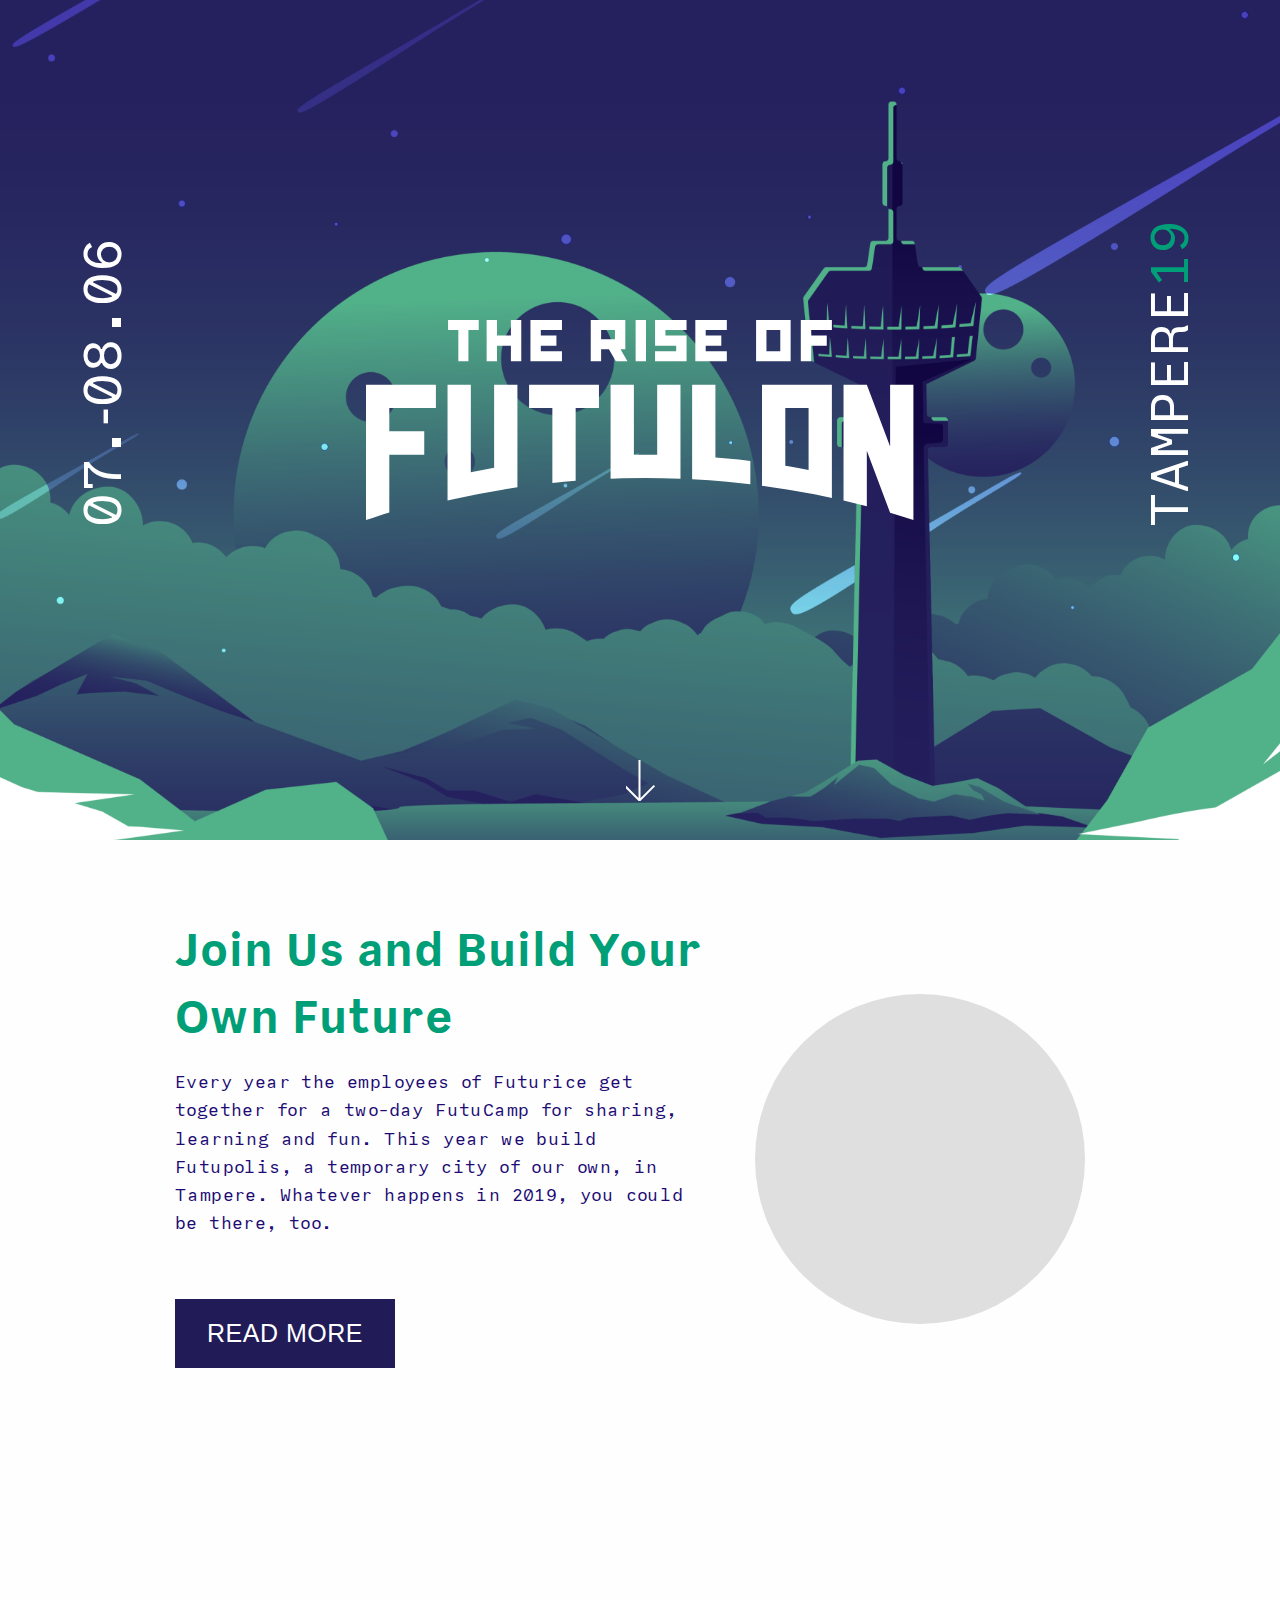
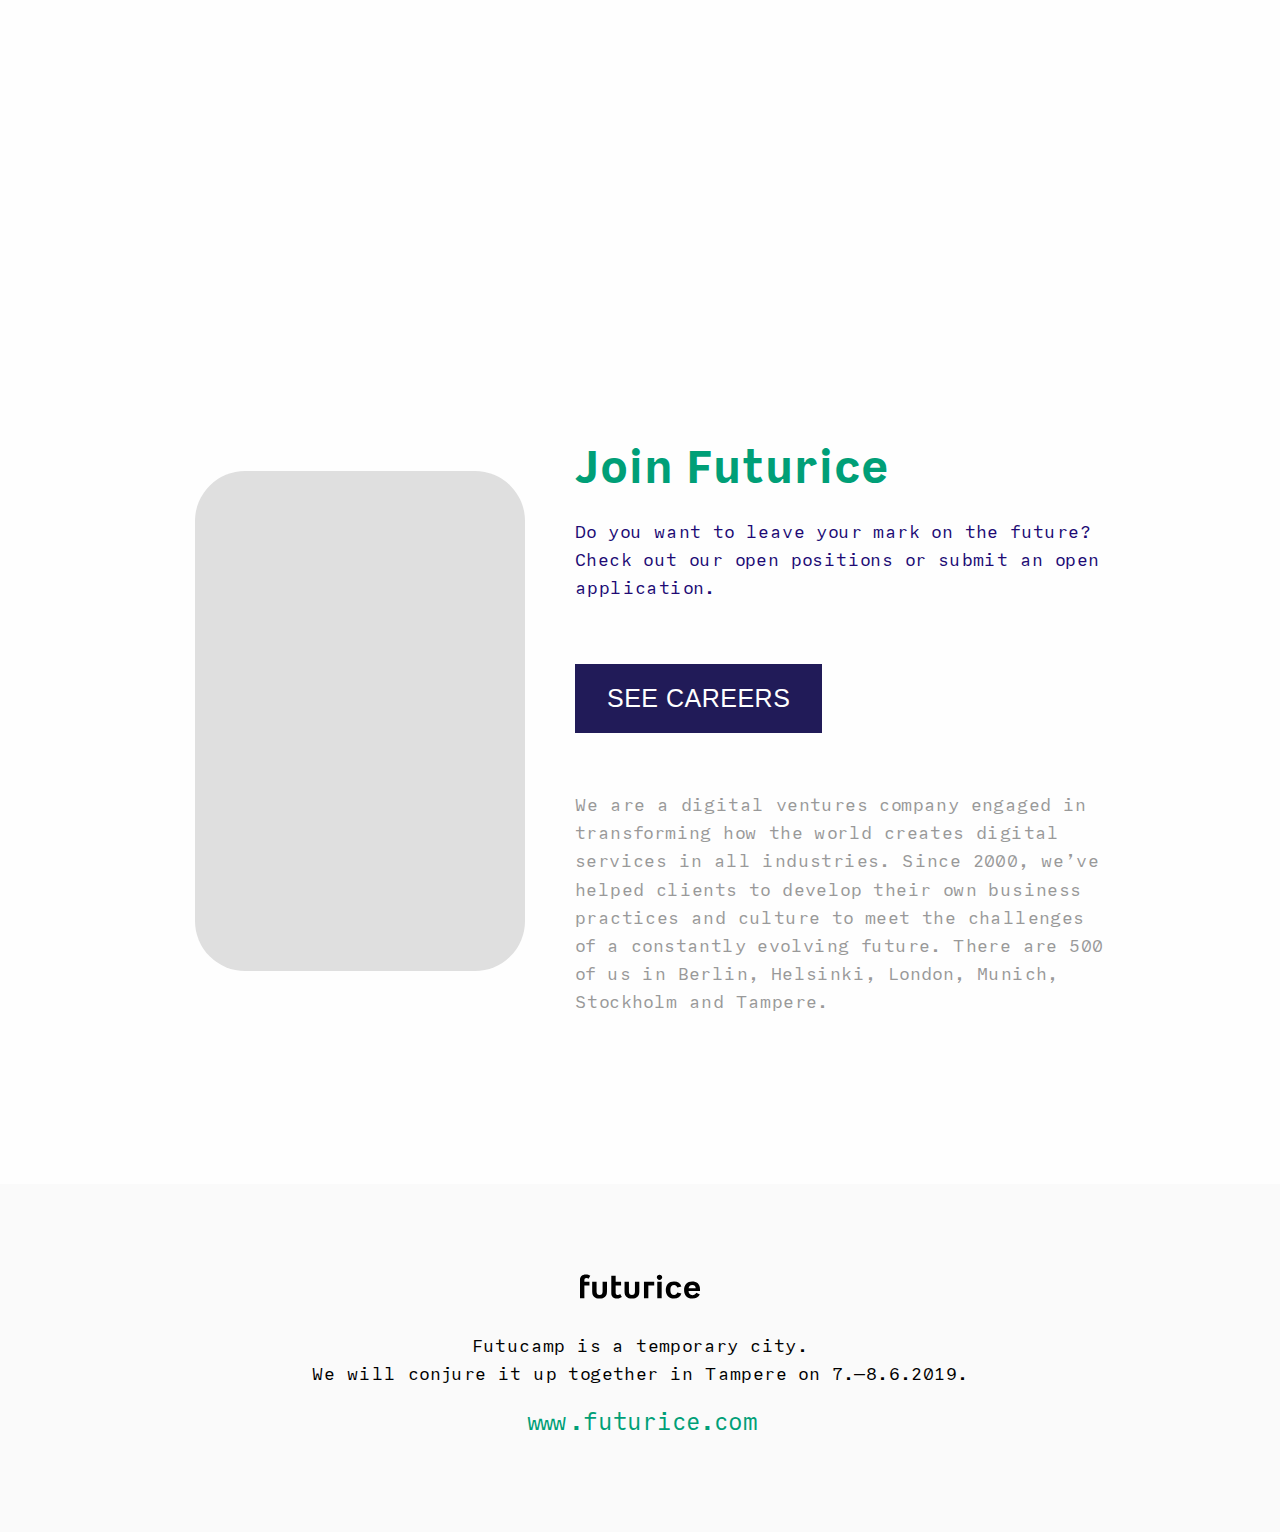
==== index.html @ fa6cfcf3 "First draft of Futucamp" ====
<!DOCTYPE html>
<html lang="en">
  <head>
    <!-- Global site tag (gtag.js) - Google Analytics -->
    <script
      async
      src="https://www.googletagmanager.com/gtag/js?id=UA-26378975-16"
    ></script>
    <script>
      window.dataLayer = window.dataLayer || [];

      function gtag() {
        dataLayer.push(arguments);
      }
      gtag('js', new Date());
      gtag('config', 'UA-26378975-16');
    </script>
    <meta charset="utf-8" />
    <meta name="viewport" content="width=device-width, initial-scale=1.0" />
    <title>The Rise of Futulon | FutuCamp 2019 Homepage</title>

    <meta property="og:title" content="The Rise of Futulon | FutuCamp 2019" />
    <meta
      property="og:site_name"
      content="The Rise of Futulon | FutuCamp 2019"
    />

    <meta property="og:url" content="https://futucamp.futurice.com" />

    <meta property="og:type" content="website" />

    <meta
      property="description"
      content="Every year the employees of Futurice get together for a two-day FutuCamp for sharing, learning and fun. This year we build Futupolis, a temporary city of our own, in Tampere. Whatever happens in 2019, you could be there, too."
    />
    <meta
      property="og:description"
      content="Every year the employees of Futurice get together for a two-day FutuCamp for sharing, learning and fun. This year we build Futupolis, a temporary city of our own, in Tampere. Whatever happens in 2019, you could be there, too."
    />

    <meta property="og:image" content="----" />
    <link rel="stylesheet" href="css/foundation.min.css" />
    <link rel="stylesheet" href="css/styles.css" />
  </head>

  <body>
    <header>
      <div
        class="large primary header-image parallax-background grid-x align-middle"
      >
        <div
          class="cell small-12 medium-2 large-2 hide-for-medium-only hide-for-small-only"
        >
          <span class="topic side-topic">07.&#8209;08.06</span>
        </div>

        <div class="cell small-12 medium-12 large-8">
          <a class="futulon-link" href="https://futucamp.futurice.com">
            <img src="assets/futulon-logo.svg" />
          </a>
          <div class="grid-x hide-for-large">
            <div
              class="cell small-12 medium-12 large-12 flex-child-shrink bottom-topic"
            >
              <span class="topic">07-08.06</span><br />
              <span class="topic">Tampere<span>19</span></span>
            </div>
          </div>
        </div>

        <div
          class="cell small-12 medium-2 large-2 hide-for-medium-only hide-for-small-only"
        >
          <span class="topic side-topic">Tampere<span>19</span></span>
        </div>
      </div>
      <div
        class="grid-x cell small-12 medium-12 large-12 secondary-header-grid"
      >
        <div class="cell small-12 medium-12 large-12">
          <a id="#scroll-down" href="#futulon" class="scroll-down"></a>
        </div>
      </div>
    </header>

    <section id="homepage">
      <div class="clearer"></div>

      <div class="page-content grid-x grid-padding-x">
        <div class="cell small-12 medium-7 large-7">
          <h2 id="futulon">Join Us and Build Your Own Future</h2>
          <p>
            Every year the employees of Futurice get together for a two-day
            FutuCamp for sharing, learning and fun. This year we build
            Futupolis, a temporary city of our own, in Tampere. Whatever happens
            in 2019, you could be there, too.
          </p>
          <a href="building-the-next-future-with-futurice.html">
            <button class="primary-button">Read More</button>
          </a>
        </div>

        <div class="cell small-12 medium-5 large-5 align-self-middle">
          <div
            style="width: 330px; height: 330px; border-radius: 330px; background-color: rgb(223, 223, 223); margin: 0 auto;"
          ></div>
        </div>
      </div>

      <div class="large primary cover-image parallax-background"></div>

      <div class="page-content grid-x grid-padding-x">
        <div class="cell small-12 medium-5 large-5 align-self-middle">
          <div
            style="width: 330px; height: 500px; border-radius: 50px; background-color: rgb(223, 223, 223); margin: 0 auto;"
          ></div>
        </div>
        <div class="cell small-12 medium-7 large-7">
          <h2>Join Futurice</h2>
          <p>
            Do you want to leave your mark on the future? Check out our open
            positions or submit an open application.
          </p>
          <a href="https://futurice.com/careers/">
            <button class="primary-button">See Careers</button>
          </a>
          <p class="secondary">
            We are a digital ventures company engaged in transforming how the
            world creates digital services in all industries. Since 2000, we’ve
            helped clients to develop their own business practices and culture
            to meet the challenges of a constantly evolving future. There are
            500 of us in Berlin, Helsinki, London, Munich, Stockholm and
            Tampere.
          </p>
        </div>
      </div>
    </section>

    <footer class="align-center">
      <a id="futurice-link" href="https://futurice.com">
        <img src="assets/Futurice_Logo.svg" alt="Futurice" />
      </a>
      <p class="about-futucamp">
        Futucamp is a temporary city.
        <br />
        We will conjure it up together in Tampere on 7.—8.6.2019.
        <br />
      </p>
      <a class="website-link" href="https://futurice.com">www.futurice.com</a>
    </footer>

    <script src="js/vendor/jquery.js"></script>
    <script src="js/vendor/what-input.js"></script>
    <script src="js/vendor/foundation.min.js"></script>
    <script>
      $(document).foundation();
    </script>
  </body>
</html>
---- css/styles.css ----
@import url('fonts/Futurice-Regular/Futurice-Regular.css');
@import url('fonts/Futurice-Bold/Futurice-Bold.css');
@import url('fonts/Futurice-Monospaced/Futurice-Monospaced.css');

:root {
  font-size: 16px;
}
html,
body {
  font-family: 'Futurice-Monospaced', sans-serif;
}

/** General Styles **/

h1,
h2,
h3,
h4,
h5,
h6 {
  font-family: 'Futurice-Bold', sans-serif;
}

.clearer {
  display: block;
  width: 100%;
  clear: both;
}

.spacer {
  height: 50px;
  width: 100%;
  display: block;
  clear: both;
}

.align-center {
  text-align: center;
}

.primary-button {
  font-family: 'Futurice', sans-serif;
  text-transform: uppercase;
  font-size: 25px;
  letter-spacing: 0.5px;
  padding: 20px 30px;
  line-height: 1;
  text-align: center;
  display: block;
  border-radius: 0 !important;
  min-width: 150px;
  background-color: #211b58;
  border: 2px solid #211b58;
  color: #ffffff;
  margin: 60px 0;
  transition: all 0.2s;
}

.primary-button:hover {
  cursor: pointer;
  border-color: #009f77;
  color: #009f77;
  background: #ffffff;
  color: #009f77;
}

.button-position-center {
  margin: 0 auto;
}

/** Header **/

h1 {
  font-size: 56px;
  font-weight: bold;
  text-transform: uppercase;
  color: #ffffff;
  text-align: center;
  margin-top: 200px;
}

.header-image {
  background: url('../assets/header-image.png') 100%;
  height: 840px;
}

.futulon-link {
  display: block;
  margin: 0 auto;
  text-align: center;
}

.futulon-link img {
  width: 70%;
  max-width: 548px;
  height: auto;
}

.futulon-link-small {
  display: block;
  margin: 0 auto;
  text-align: center;
}

.futulon-link-small img {
  width: 70%;
  max-width: 274px;
  height: auto;
}

.topic {
  color: #ffffff;
  text-transform: uppercase;
}

.side-topic {
  display: block;
  transform: rotate(-90deg);
  font-size: 3.5rem;
}

.bottom-topic {
  text-align: center;
}

.side-topic span,
.bottom-topic span span {
  color: #009f77;
}

.secondary-header-grid {
  margin-top: -80px;
}

.scroll-down {
  background: url('../assets/arrow-down.svg') 100%;
  width: 29px;
  height: 41px;
  display: block;
  margin: 0 auto;
  text-indent: -99999px !important;
}

/** Page Content **/

p {
  font-size: 18px;
  line-height: 1.56;
  letter-spacing: 0.4px;
  color: #200a74;
}

p.secondary {
  color: #999999;
}

.page-content {
  max-width: 960px;
  margin: 90px auto;
}

.page-content h2 {
  margin-top: 30px;
  margin-bottom: 15px;
  font-size: 48px;
  letter-spacing: 1px;
  color: #009f77;
}

.page-content ul {
  list-style-position: inside;
}

/** Homepage **/

.callout.primary {
  background-color: #211b58;
}

.cover-image {
  background: url('../assets/space-bg.png') 30%;
  height: 400px;
}

.parallax-background {
  background-attachment: fixed;
  background-position: center;
  background-repeat: no-repeat;
  background-size: cover;
}

/** Footer **/

footer {
  width: 100%;
  margin-top: 150px;
  background-color: #fafafa;
  padding: 90px 0;
}
#futurice-link img {
  width: 120px;
  height: 24.9px;
  margin-bottom: 35px;
}

.about-futucamp {
  color: #000000;
  font-size: 18px;
  line-height: 1.56;
  letter-spacing: 0.4px;
}

.website-link {
  color: #009f77;
  text-decoration: none;
  padding: 35px;
  font-size: 24px;
}

.website-link:hover {
  color: #211b58;
}

/** Mobile Queries **/
/* Small only */
@media screen and (max-width: 39.9375em) {
}

/* Medium and up */
@media screen and (min-width: 40em) {
}

/* Medium only */
@media screen and (min-width: 40em) and (max-width: 63.9375em) {
}

/* Large and up */
@media screen and (min-width: 64em) {
}

/* Large only */
@media screen and (min-width: 64em) and (max-width: 74.9375em) {
}
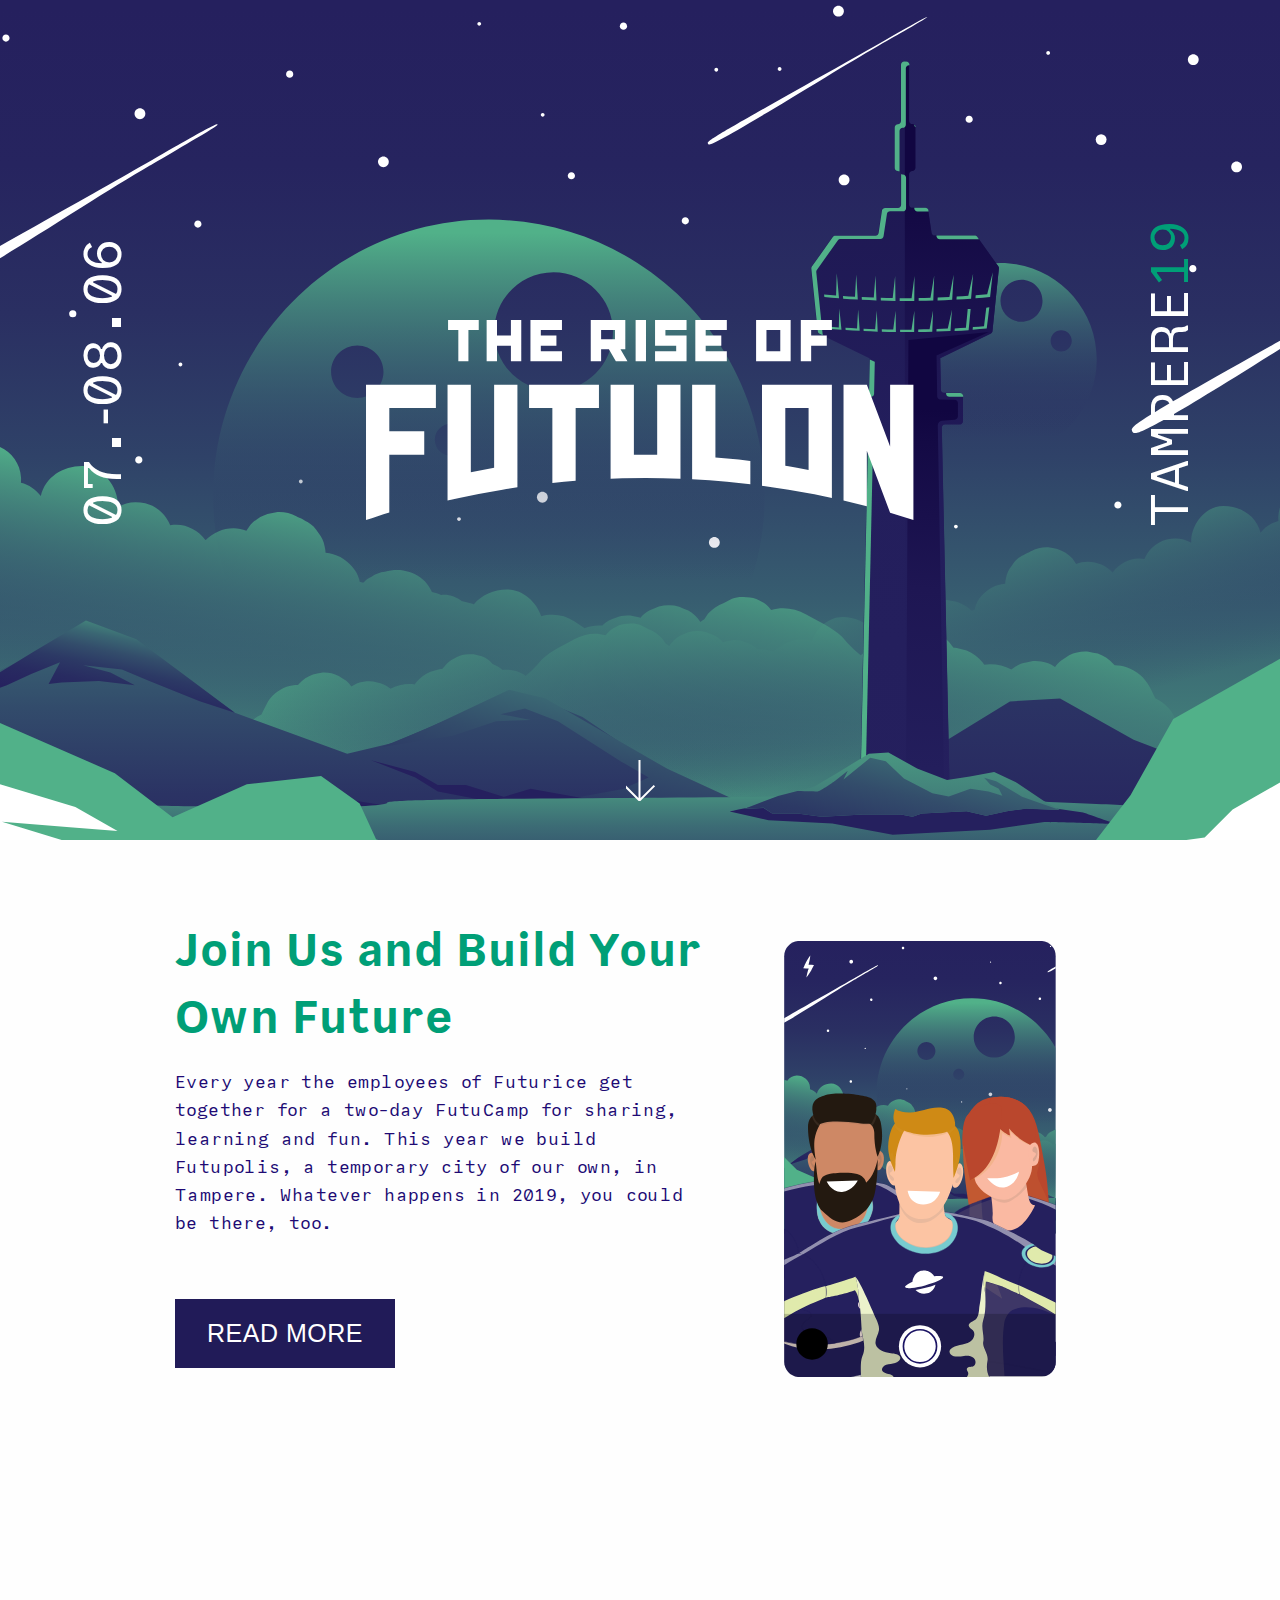
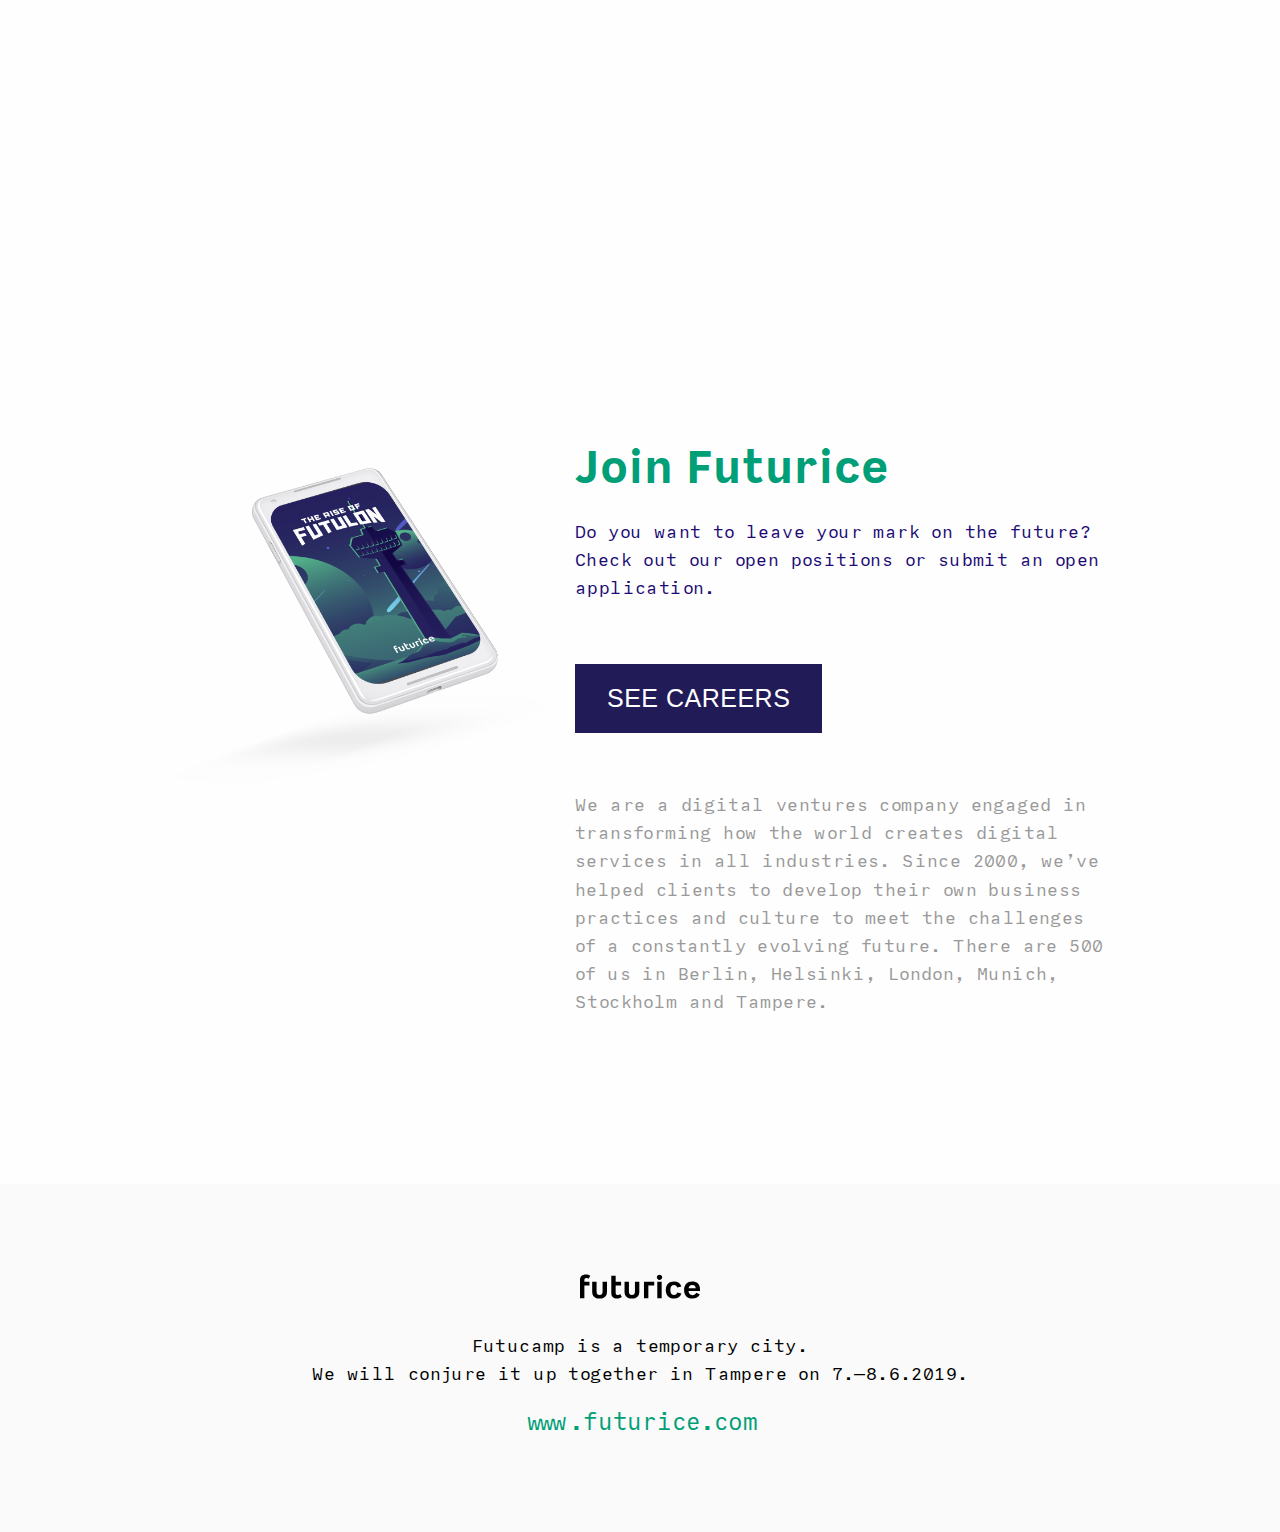
==== commit 98b2a88c: "Add SVG images" ====
--- a/index.html
+++ b/index.html
@@ -38,7 +38,10 @@
       content="Every year the employees of Futurice get together for a two-day FutuCamp for sharing, learning and fun. This year we build Futupolis, a temporary city of our own, in Tampere. Whatever happens in 2019, you could be there, too."
     />
 
-    <meta property="og:image" content="----" />
+    <meta
+      property="og:image"
+      content="https://futucamp.futurice.com/assets/the-rise-of-futulon.png"
+    />
     <link rel="stylesheet" href="css/foundation.min.css" />
     <link rel="stylesheet" href="css/styles.css" />
   </head>
@@ -101,19 +104,15 @@
         </div>
 
         <div class="cell small-12 medium-5 large-5 align-self-middle">
-          <div
-            style="width: 330px; height: 330px; border-radius: 330px; background-color: rgb(223, 223, 223); margin: 0 auto;"
-          ></div>
+          <img class="futulon-selfie" src="assets/selfie.svg" />
         </div>
       </div>
 
       <div class="large primary cover-image parallax-background"></div>
 
       <div class="page-content grid-x grid-padding-x">
-        <div class="cell small-12 medium-5 large-5 align-self-middle">
-          <div
-            style="width: 330px; height: 500px; border-radius: 50px; background-color: rgb(223, 223, 223); margin: 0 auto;"
-          ></div>
+        <div class="cell small-12 medium-5 large-5 align-self-top">
+          <img class="futulon-phone" src="assets/phone_futulon.png" />
         </div>
         <div class="cell small-12 medium-7 large-7">
           <h2>Join Futurice</h2>
--- a/css/styles.css
+++ b/css/styles.css
@@ -80,7 +80,7 @@
 }
 
 .header-image {
-  background: url('../assets/header-image.png') 100%;
+  background: url('../assets/the_rise_of_futulon_background.svg') 100%;
   height: 840px;
 }
 
@@ -178,7 +178,7 @@
 }
 
 .cover-image {
-  background: url('../assets/space-bg.png') 30%;
+  background: url('../assets/space_background.svg') 30%;
   height: 400px;
 }
 
@@ -221,6 +221,18 @@
   color: #211b58;
 }
 
+.futulon-selfie {
+  width: 100%;
+  height: auto;
+  max-height: 530px;
+}
+
+.futulon-phone {
+  width: 100%;
+  height: auto;
+  max-height: 600px;
+}
+
 /** Mobile Queries **/
 /* Small only */
 @media screen and (max-width: 39.9375em) {
@@ -228,6 +240,9 @@
 
 /* Medium and up */
 @media screen and (min-width: 40em) {
+  .futulon-phone {
+    padding-top: 60px;
+  }
 }
 
 /* Medium only */
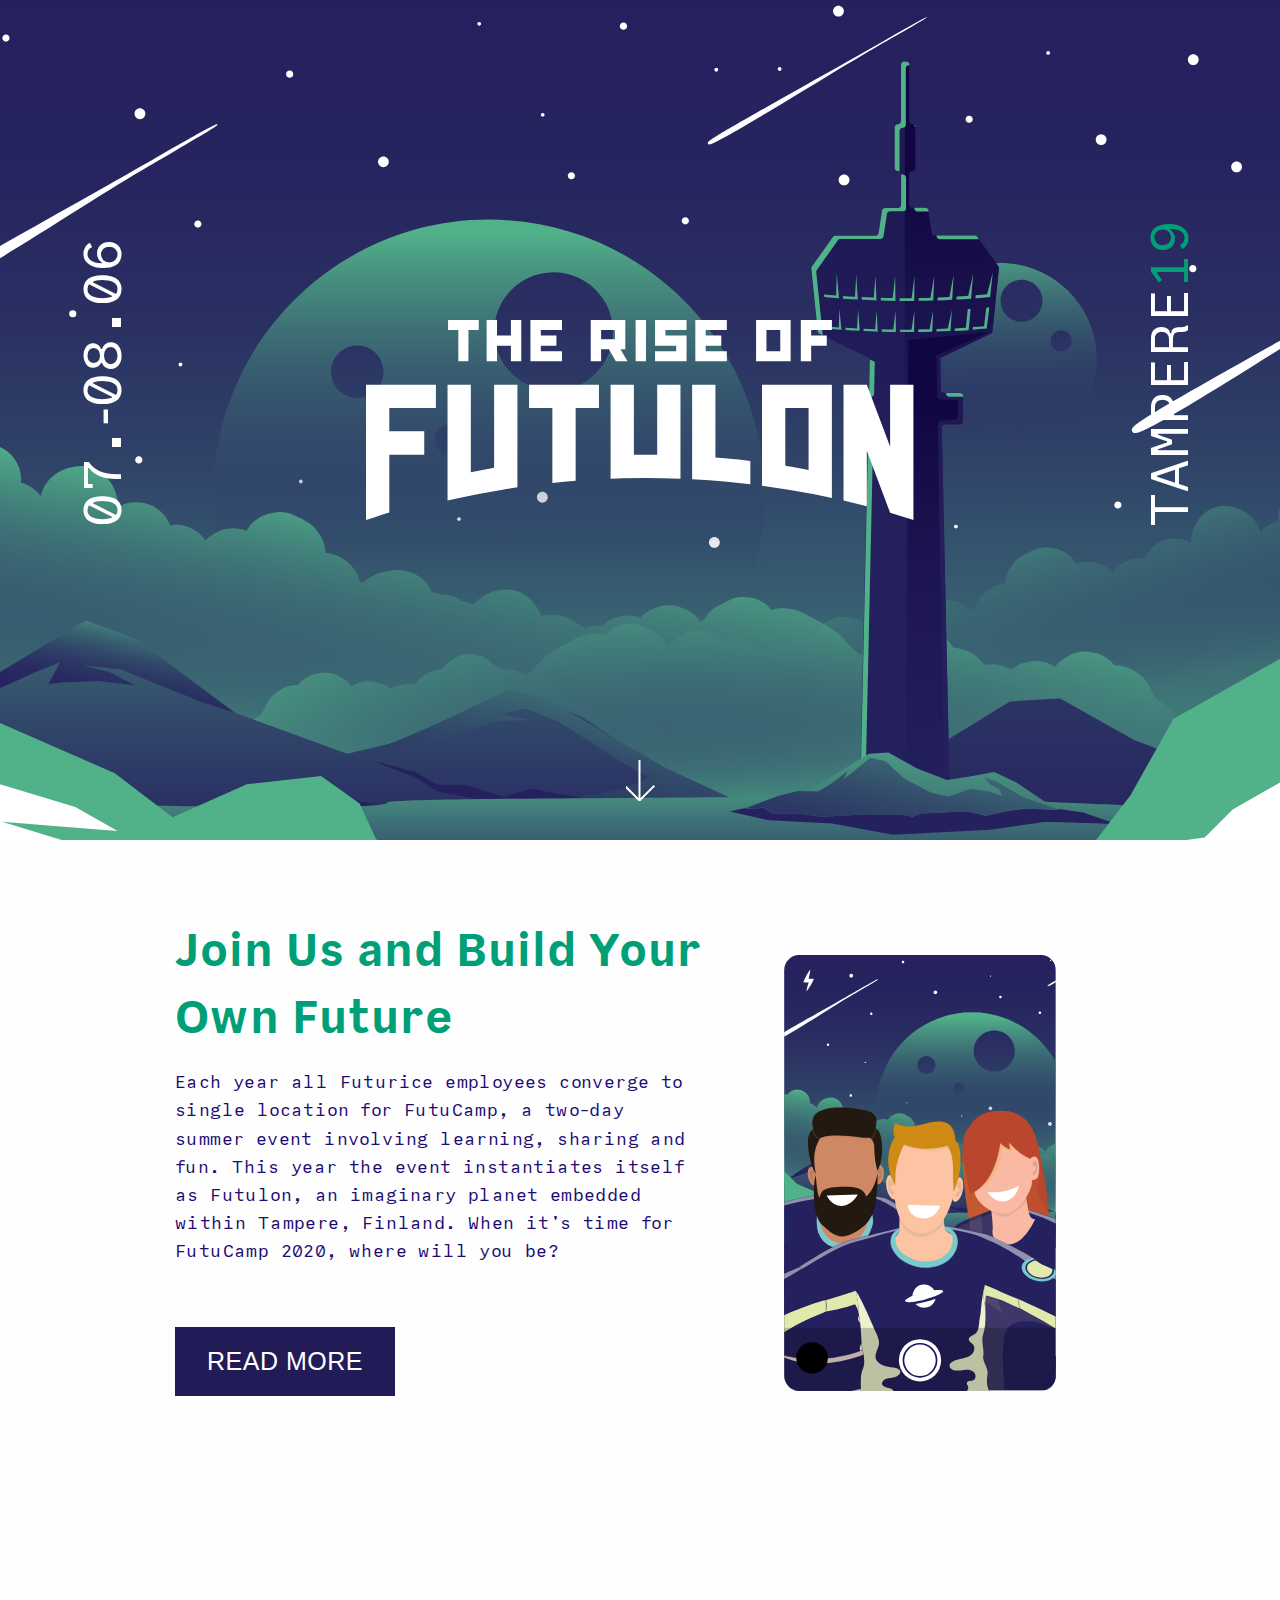
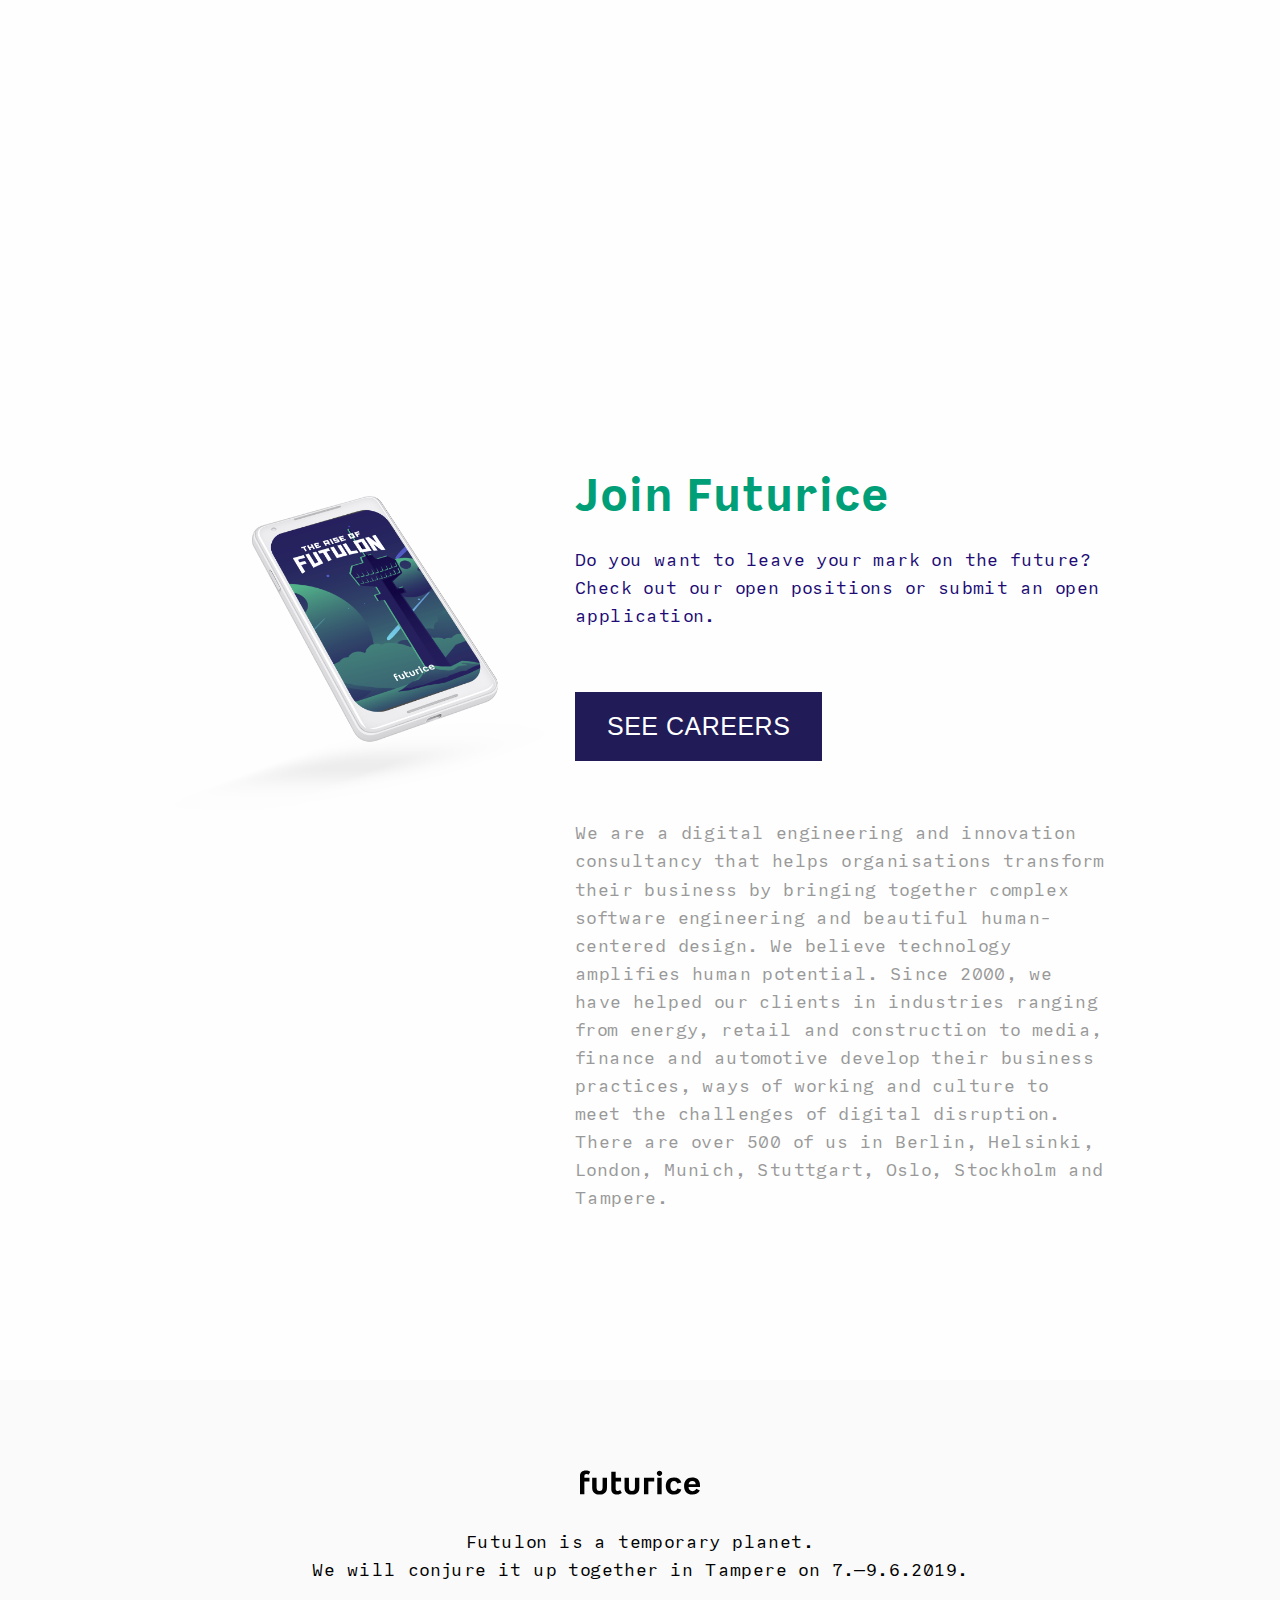
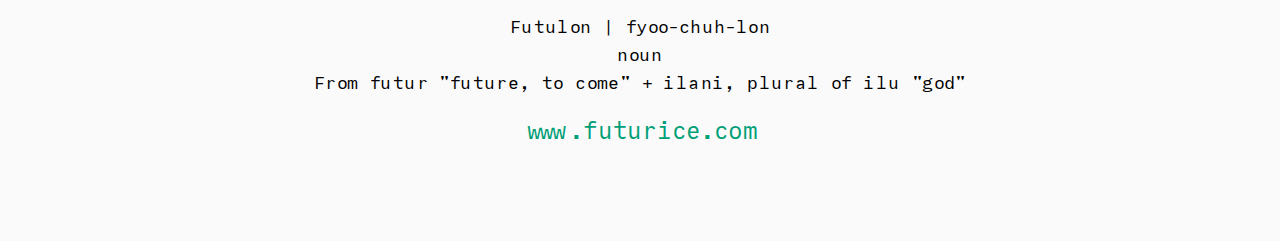
==== commit 24bf0f33: "Update texts" ====
--- a/index.html
+++ b/index.html
@@ -93,10 +93,11 @@
         <div class="cell small-12 medium-7 large-7">
           <h2 id="futulon">Join Us and Build Your Own Future</h2>
           <p>
-            Every year the employees of Futurice get together for a two-day
-            FutuCamp for sharing, learning and fun. This year we build
-            Futupolis, a temporary city of our own, in Tampere. Whatever happens
-            in 2019, you could be there, too.
+            Each year all Futurice employees converge to single location for
+            FutuCamp, a two-day summer event involving learning, sharing and
+            fun. This year the event instantiates itself as Futulon, an
+            imaginary planet embedded within Tampere, Finland. When it's time
+            for FutuCamp 2020, where will you be?
           </p>
           <a href="building-the-next-future-with-futurice.html">
             <button class="primary-button">Read More</button>
@@ -124,12 +125,15 @@
             <button class="primary-button">See Careers</button>
           </a>
           <p class="secondary">
-            We are a digital ventures company engaged in transforming how the
-            world creates digital services in all industries. Since 2000, we’ve
-            helped clients to develop their own business practices and culture
-            to meet the challenges of a constantly evolving future. There are
-            500 of us in Berlin, Helsinki, London, Munich, Stockholm and
-            Tampere.
+            We are a digital engineering and innovation consultancy that helps
+            organisations transform their business by bringing together complex
+            software engineering and beautiful human-centered design. We believe
+            technology amplifies human potential. Since 2000, we have helped our
+            clients in industries ranging from energy, retail and construction
+            to media, finance and automotive develop their business practices,
+            ways of working and culture to meet the challenges of digital
+            disruption. There are over 500 of us in Berlin, Helsinki, London,
+            Munich, Stuttgart, Oslo, Stockholm and Tampere.
           </p>
         </div>
       </div>
@@ -140,10 +144,14 @@
         <img src="assets/Futurice_Logo.svg" alt="Futurice" />
       </a>
       <p class="about-futucamp">
-        Futucamp is a temporary city.
+        Futulon is a temporary planet.
         <br />
-        We will conjure it up together in Tampere on 7.—8.6.2019.
+        We will conjure it up together in Tampere on 7.—9.6.2019.
         <br />
+        <br />
+        Futulon | fyoo-chuh-lon<br />
+        noun<br />
+        From futur "future, to come" + ilani, plural of ilu "god"
       </p>
       <a class="website-link" href="https://futurice.com">www.futurice.com</a>
     </footer>
--- a/css/styles.css
+++ b/css/styles.css
@@ -189,6 +189,18 @@
   background-size: cover;
 }
 
+.futulon-selfie {
+  width: 100%;
+  height: auto;
+  max-height: 530px;
+}
+
+.futulon-phone {
+  width: 100%;
+  height: auto;
+  max-height: 600px;
+}
+
 /** Footer **/
 
 footer {
@@ -221,18 +233,6 @@
   color: #211b58;
 }
 
-.futulon-selfie {
-  width: 100%;
-  height: auto;
-  max-height: 530px;
-}
-
-.futulon-phone {
-  width: 100%;
-  height: auto;
-  max-height: 600px;
-}
-
 /** Mobile Queries **/
 /* Small only */
 @media screen and (max-width: 39.9375em) {
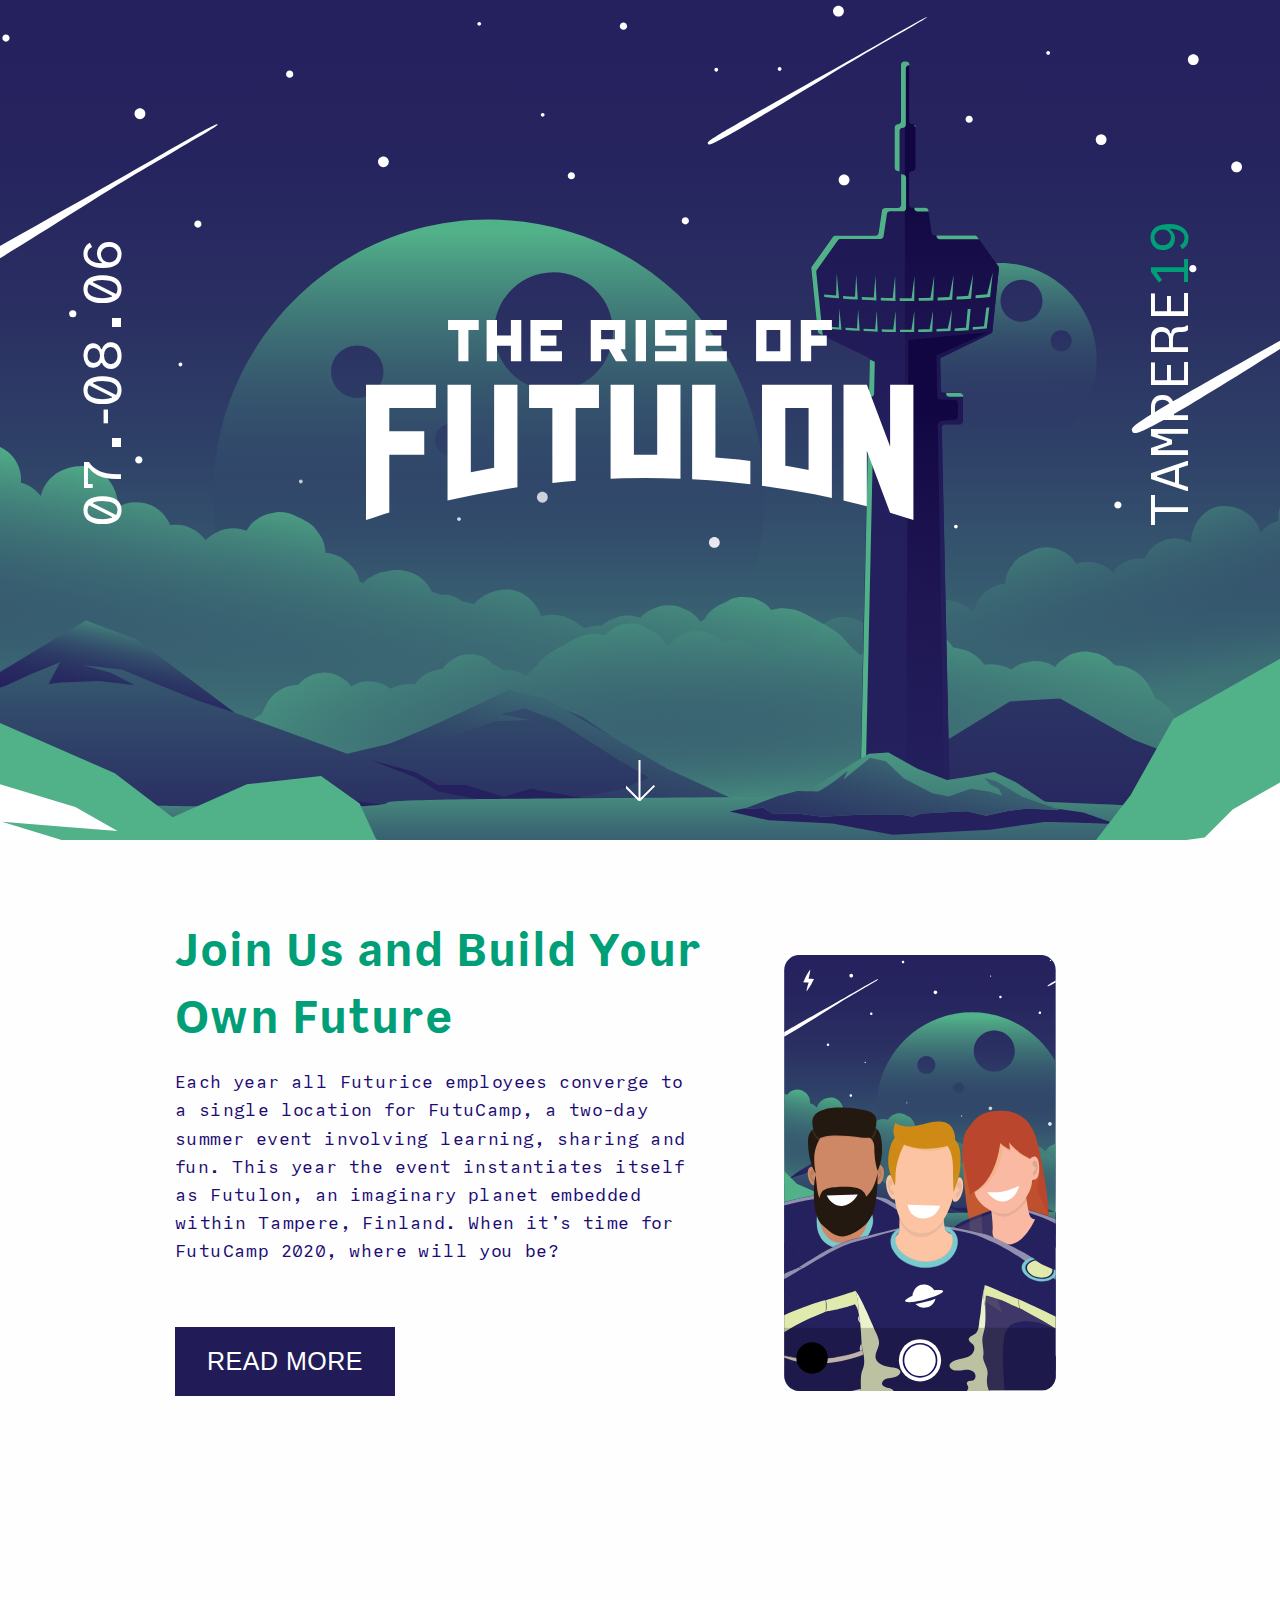
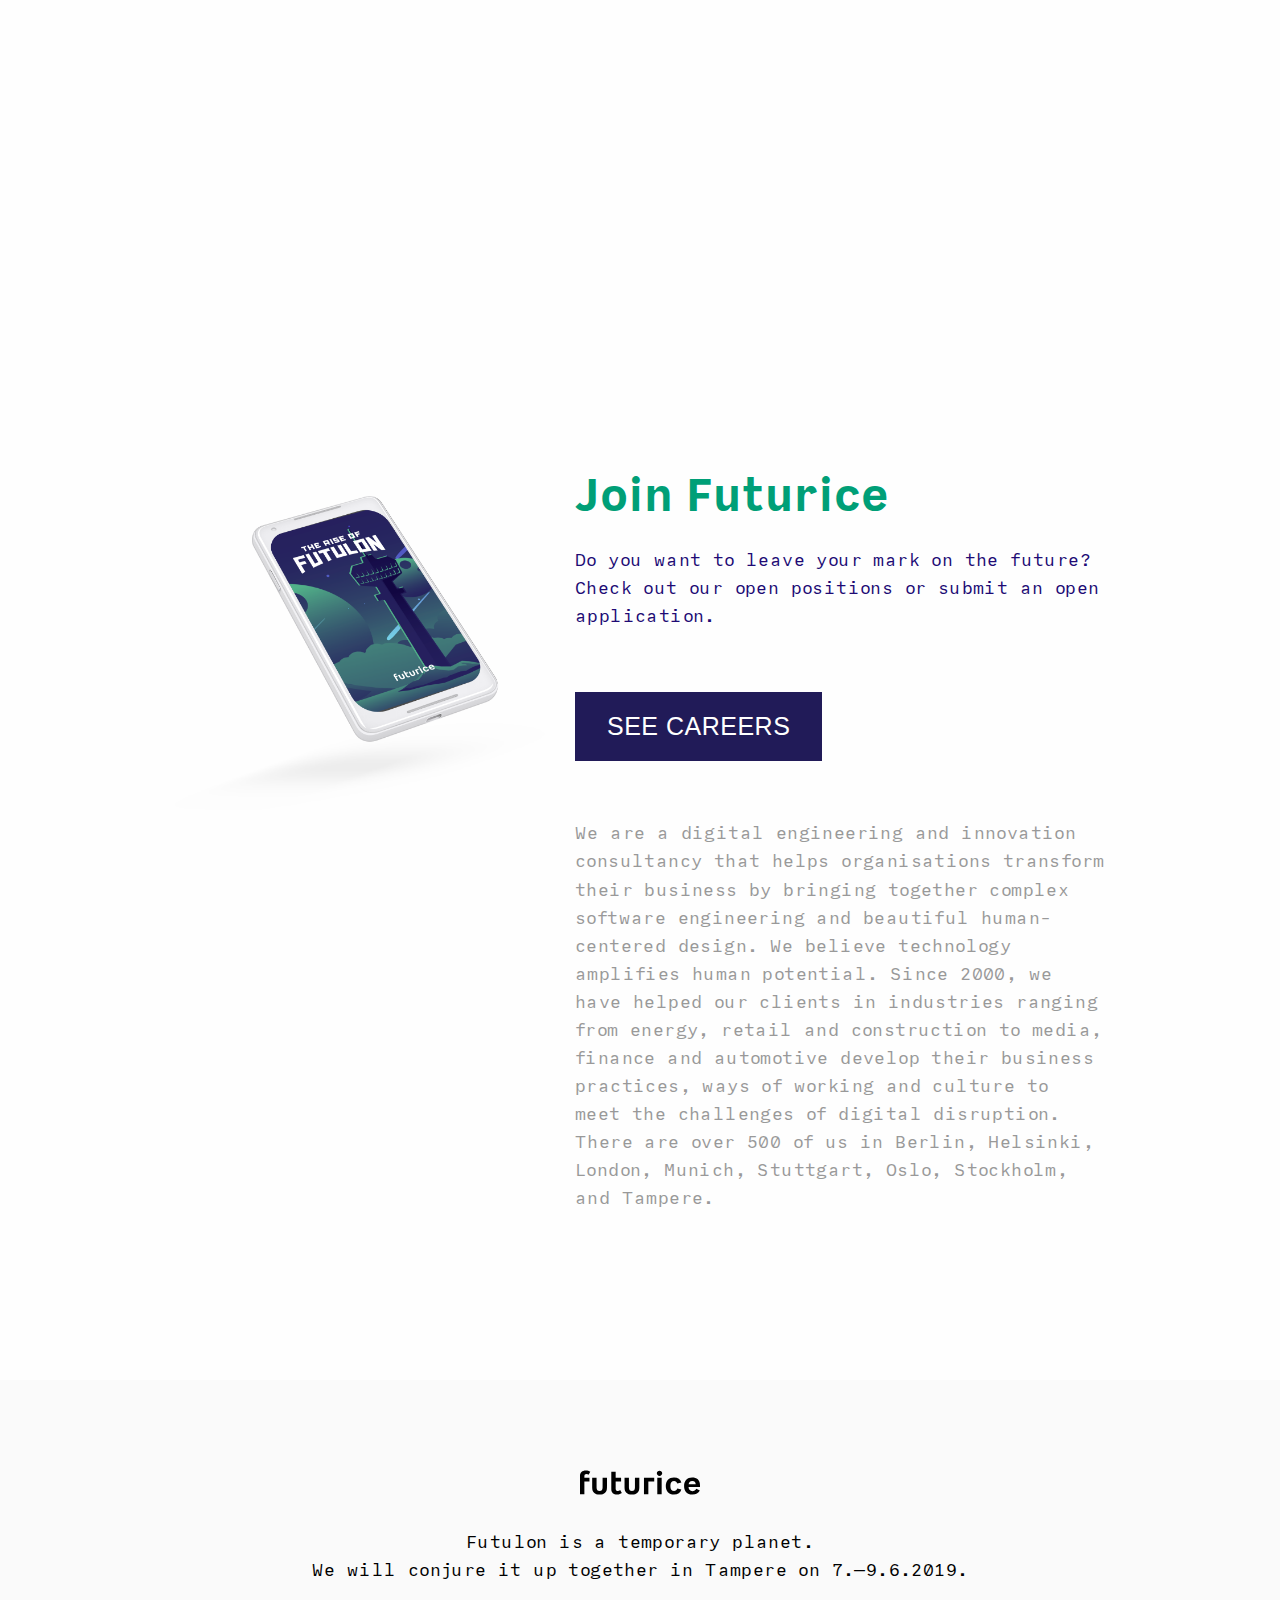
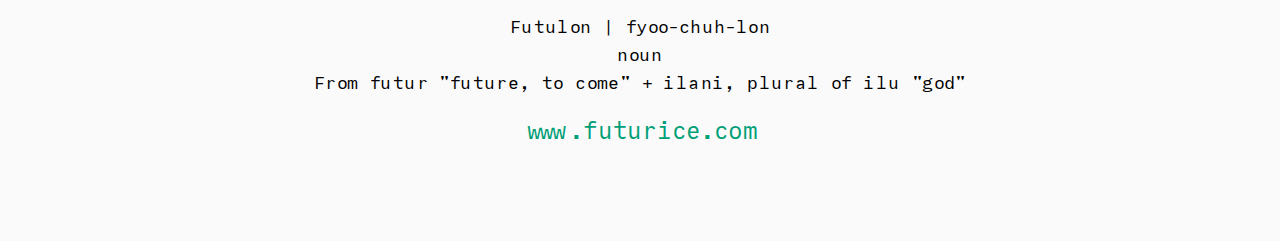
==== commit 3cfcd7ec: "Fixed some texts issues, meta tags and added a favicon" ====
--- a/index.html
+++ b/index.html
@@ -18,6 +18,7 @@
     <meta charset="utf-8" />
     <meta name="viewport" content="width=device-width, initial-scale=1.0" />
     <title>The Rise of Futulon | FutuCamp 2019 Homepage</title>
+    <link rel="icon" href="assets/favicon.png" />
 
     <meta property="og:title" content="The Rise of Futulon | FutuCamp 2019" />
     <meta
@@ -31,11 +32,19 @@
 
     <meta
       property="description"
-      content="Every year the employees of Futurice get together for a two-day FutuCamp for sharing, learning and fun. This year we build Futupolis, a temporary city of our own, in Tampere. Whatever happens in 2019, you could be there, too."
+      content="Each year all Futurice employees converge to a single location for
+      FutuCamp, a two-day summer event involving learning, sharing and
+      fun. This year the event instantiates itself as Futulon, an
+      imaginary planet embedded within Tampere, Finland. When it's time
+      for FutuCamp 2020, where will you be?"
     />
     <meta
       property="og:description"
-      content="Every year the employees of Futurice get together for a two-day FutuCamp for sharing, learning and fun. This year we build Futupolis, a temporary city of our own, in Tampere. Whatever happens in 2019, you could be there, too."
+      content="Each year all Futurice employees converge to a single location for
+      FutuCamp, a two-day summer event involving learning, sharing and
+      fun. This year the event instantiates itself as Futulon, an
+      imaginary planet embedded within Tampere, Finland. When it's time
+      for FutuCamp 2020, where will you be?"
     />
 
     <meta
@@ -93,7 +102,7 @@
         <div class="cell small-12 medium-7 large-7">
           <h2 id="futulon">Join Us and Build Your Own Future</h2>
           <p>
-            Each year all Futurice employees converge to single location for
+            Each year all Futurice employees converge to a single location for
             FutuCamp, a two-day summer event involving learning, sharing and
             fun. This year the event instantiates itself as Futulon, an
             imaginary planet embedded within Tampere, Finland. When it's time
@@ -133,7 +142,7 @@
             to media, finance and automotive develop their business practices,
             ways of working and culture to meet the challenges of digital
             disruption. There are over 500 of us in Berlin, Helsinki, London,
-            Munich, Stuttgart, Oslo, Stockholm and Tampere.
+            Munich, Stuttgart, Oslo, Stockholm, and Tampere.
           </p>
         </div>
       </div>
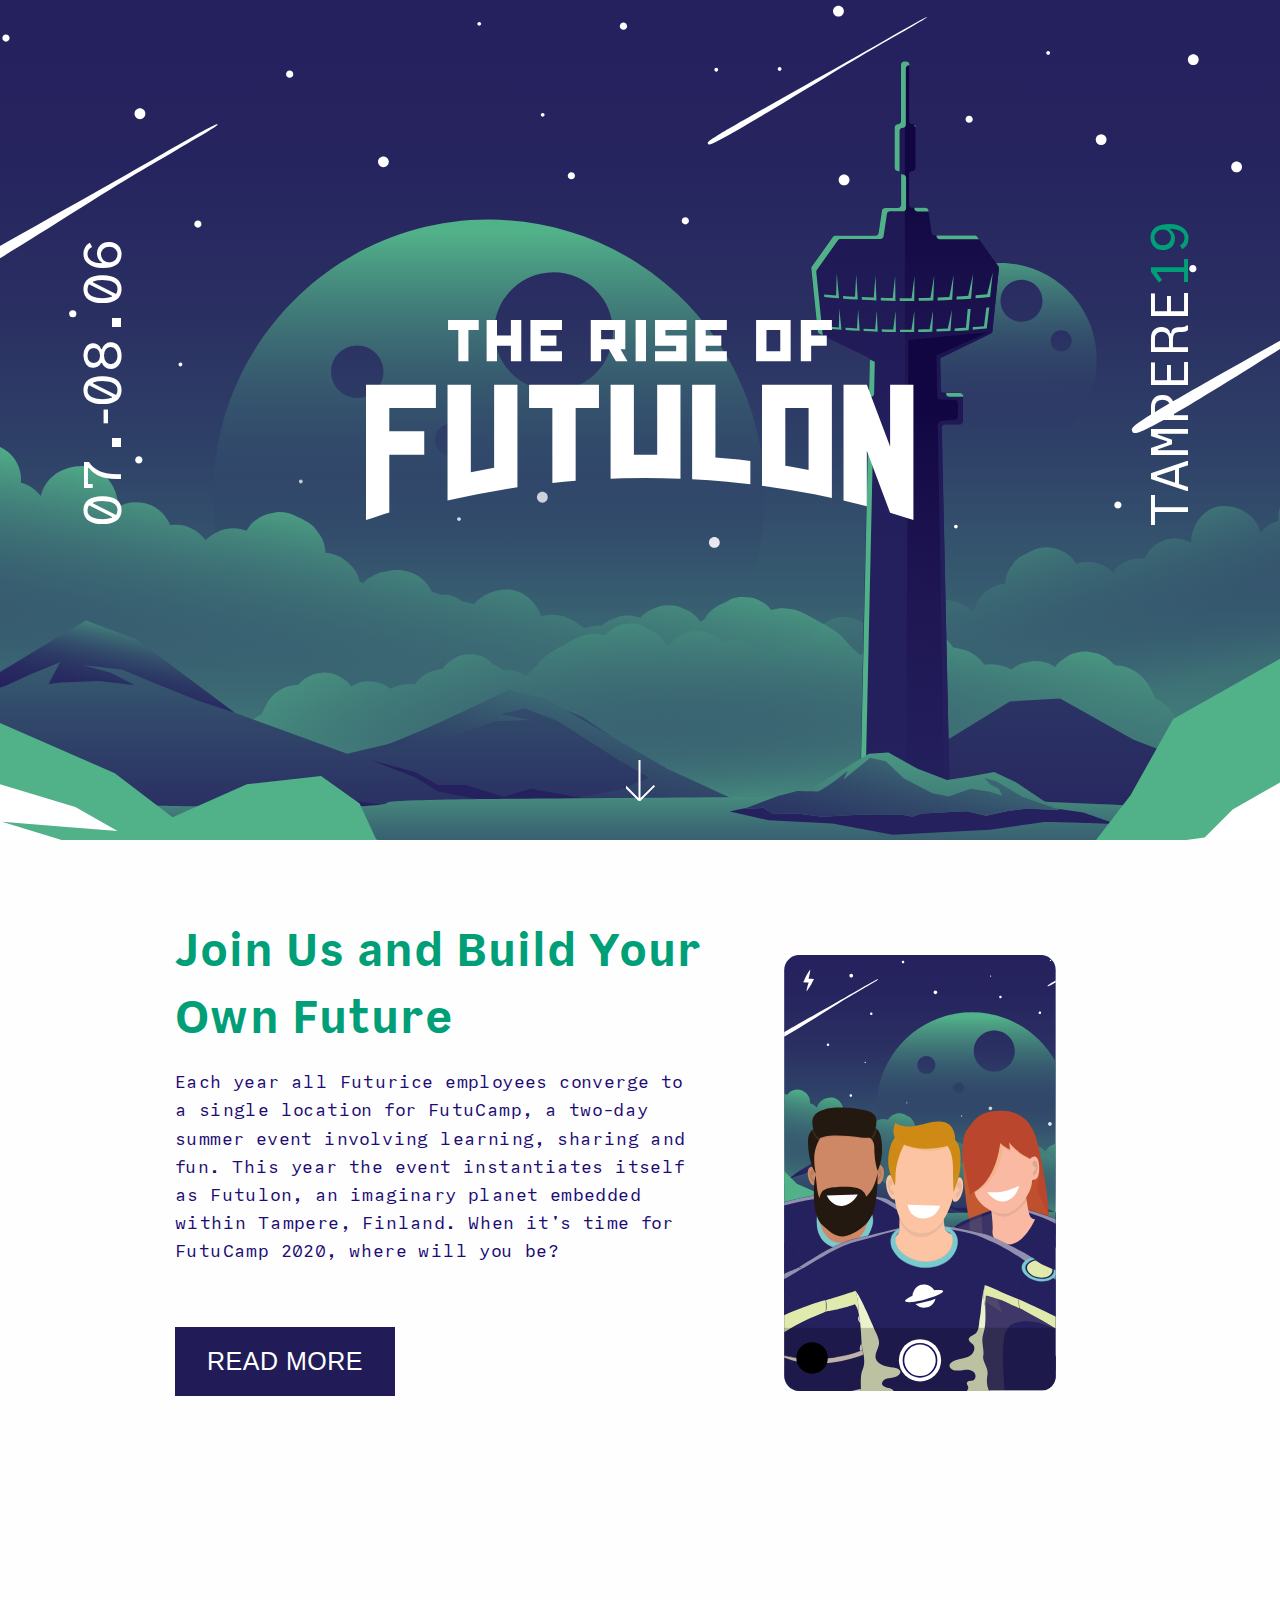
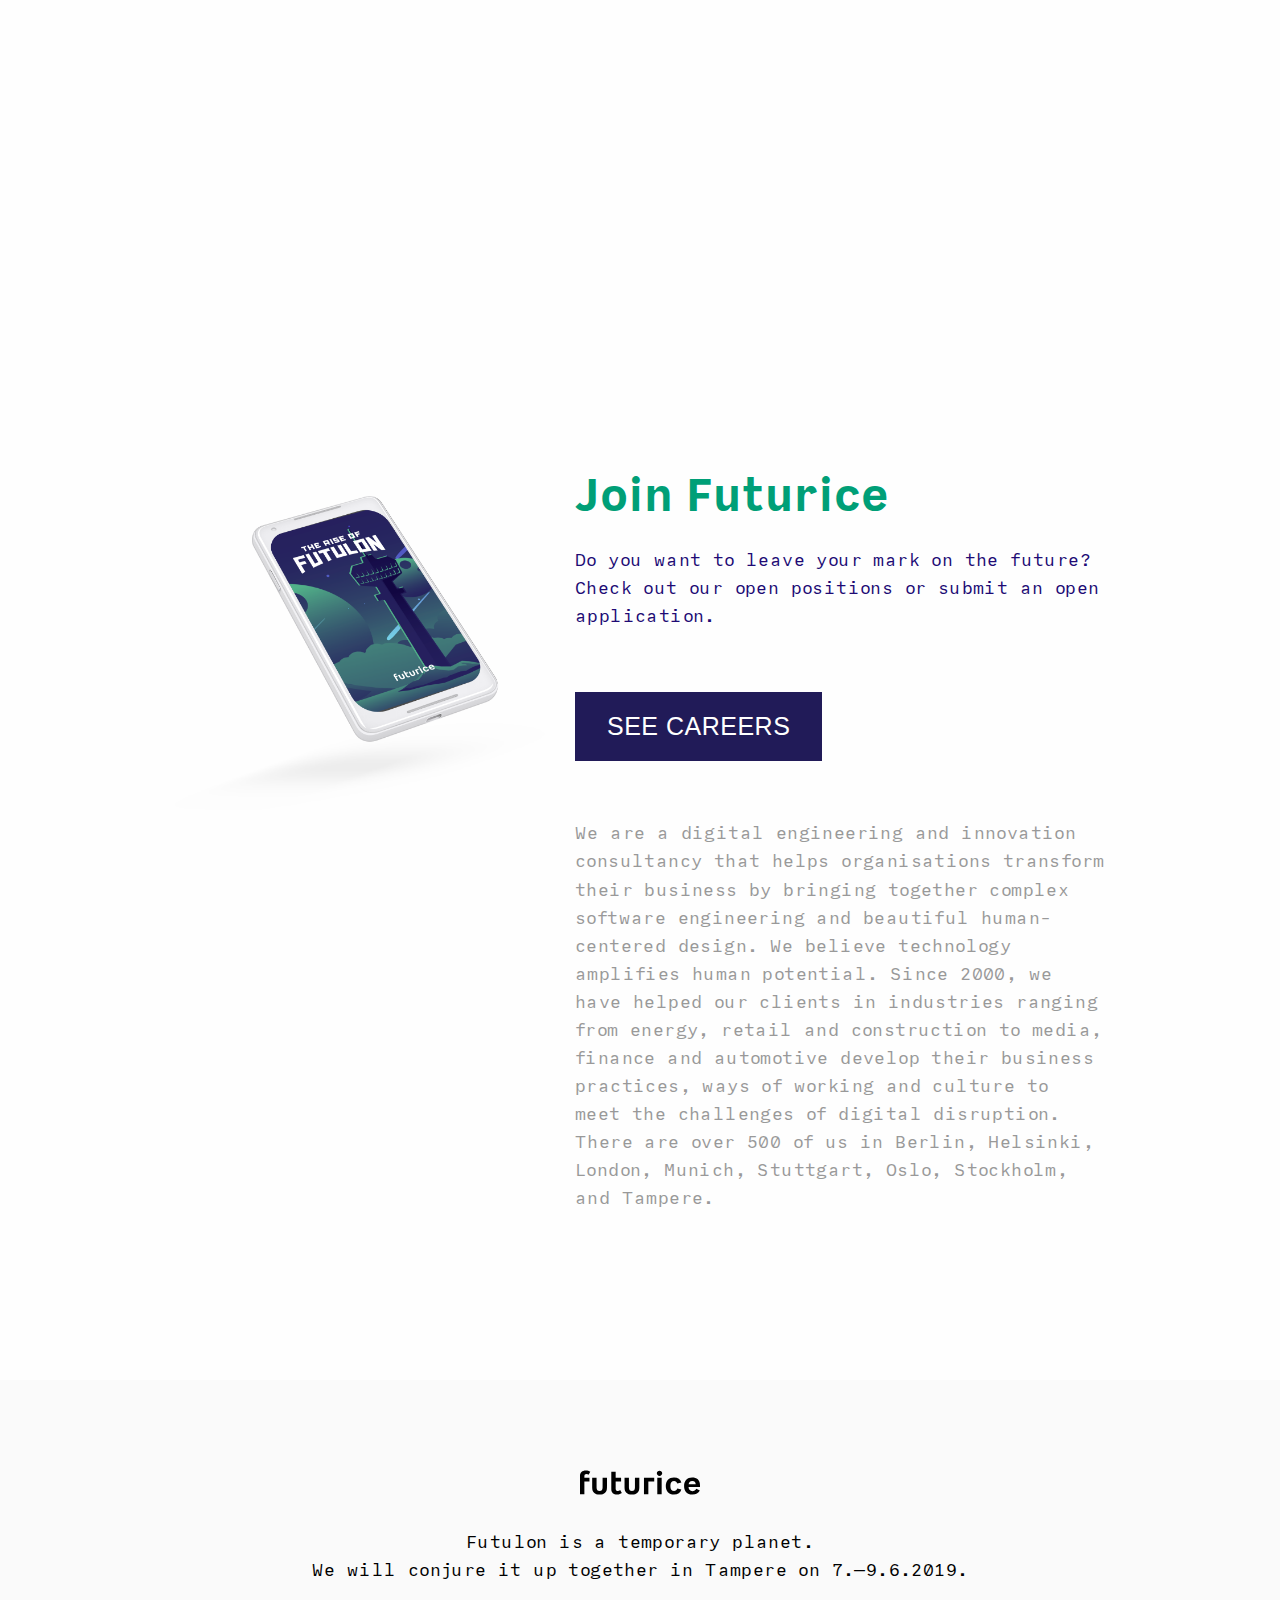
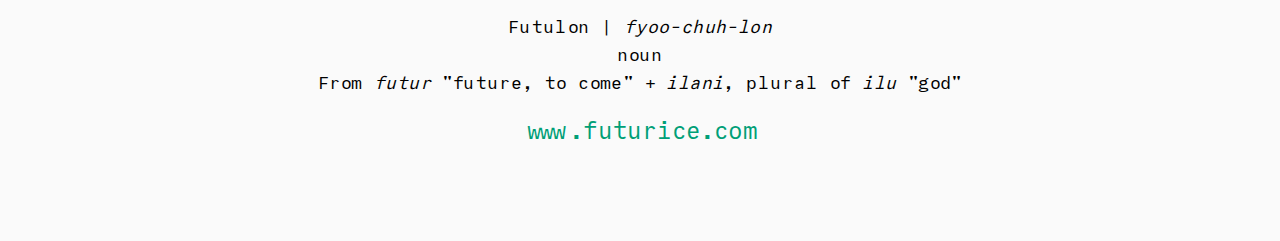
==== commit 88be0012: "Add italic to words in footer" ====
--- a/index.html
+++ b/index.html
@@ -158,9 +158,10 @@
         We will conjure it up together in Tampere on 7.—9.6.2019.
         <br />
         <br />
-        Futulon | fyoo-chuh-lon<br />
+        Futulon | <i>fyoo-chuh-lon</i><br />
         noun<br />
-        From futur "future, to come" + ilani, plural of ilu "god"
+        From <i>futur</i> "future, to come" + <i>ilani</i>, plural of
+        <i>ilu</i> "god"
       </p>
       <a class="website-link" href="https://futurice.com">www.futurice.com</a>
     </footer>
